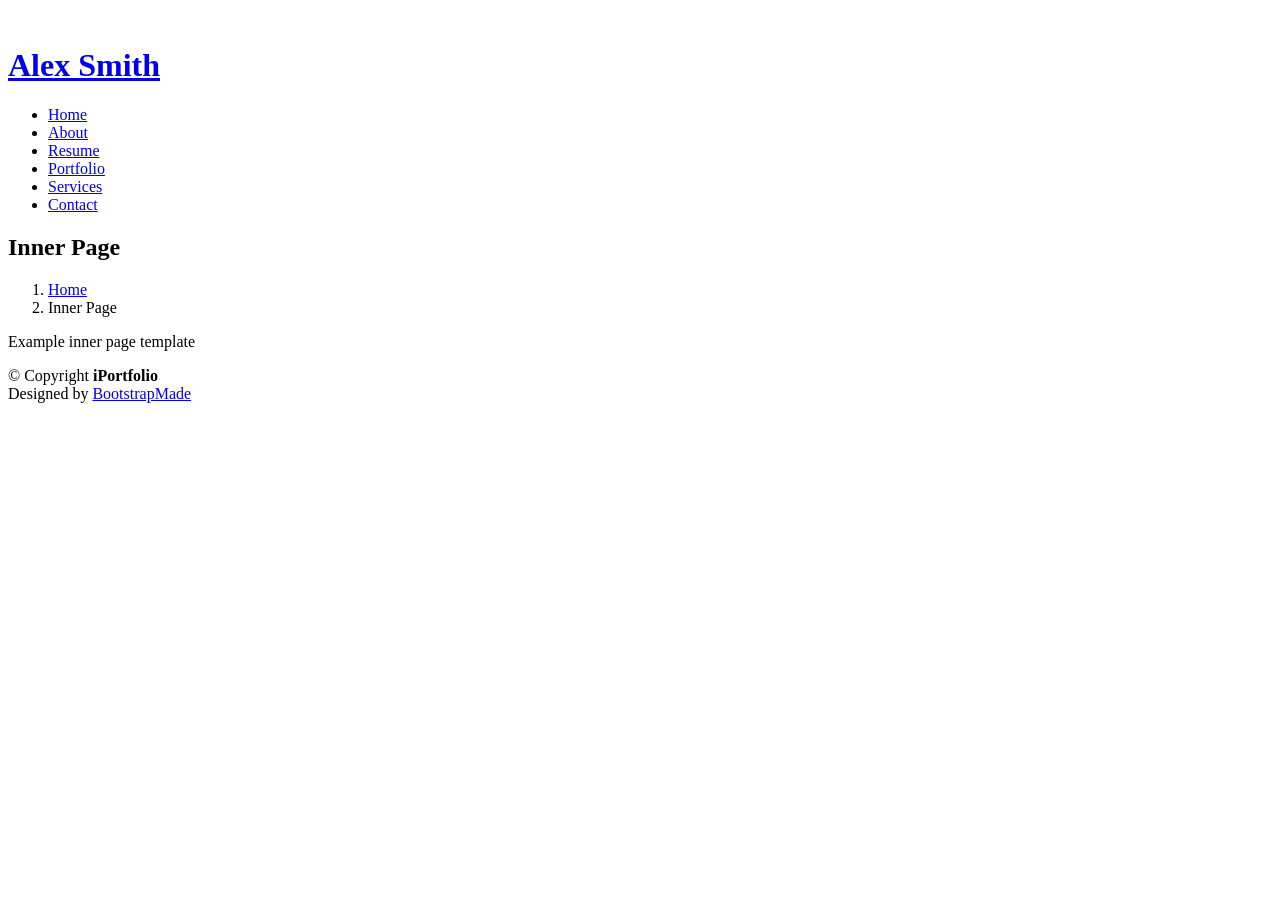
==== inner-page.html @ 1295d46e "Add files via upload" ====
<!DOCTYPE html>
<html lang="en">

<head>
  <meta charset="utf-8">
  <meta content="width=device-width, initial-scale=1.0" name="viewport">

  <title>Inner Page - iPortfolio Bootstrap Template</title>
  <meta content="" name="description">
  <meta content="" name="keywords">

  <!-- Favicons -->
  <link href="assets/img/favicon.png" rel="icon">
  <link href="assets/img/apple-touch-icon.png" rel="apple-touch-icon">

  <!-- Google Fonts -->
  <link href="https://fonts.googleapis.com/css?family=Open+Sans:300,300i,400,400i,600,600i,700,700i|Raleway:300,300i,400,400i,500,500i,600,600i,700,700i|Poppins:300,300i,400,400i,500,500i,600,600i,700,700i" rel="stylesheet">

  <!-- Vendor CSS Files -->
  <link href="assets/vendor/aos/aos.css" rel="stylesheet">
  <link href="assets/vendor/bootstrap/css/bootstrap.min.css" rel="stylesheet">
  <link href="assets/vendor/bootstrap-icons/bootstrap-icons.css" rel="stylesheet">
  <link href="assets/vendor/boxicons/css/boxicons.min.css" rel="stylesheet">
  <link href="assets/vendor/glightbox/css/glightbox.min.css" rel="stylesheet">
  <link href="assets/vendor/swiper/swiper-bundle.min.css" rel="stylesheet">

  <!-- Template Main CSS File -->
  <link href="assets/css/style.css" rel="stylesheet">

  <!-- =======================================================
  * Template Name: iPortfolio
  * Updated: Mar 10 2023 with Bootstrap v5.2.3
  * Template URL: https://bootstrapmade.com/iportfolio-bootstrap-portfolio-websites-template/
  * Author: BootstrapMade.com
  * License: https://bootstrapmade.com/license/
  ======================================================== -->
</head>

<body>

  <!-- ======= Mobile nav toggle button ======= -->
  <i class="bi bi-list mobile-nav-toggle d-xl-none"></i>

  <!-- ======= Header ======= -->
  <header id="header">
    <div class="d-flex flex-column">

      <div class="profile">
        <img src="assets/img/profile-img.jpg" alt="" class="img-fluid rounded-circle">
        <h1 class="text-light"><a href="index.html">Alex Smith</a></h1>
        <div class="social-links mt-3 text-center">
          <a href="#" class="twitter"><i class="bx bxl-twitter"></i></a>
          <a href="#" class="facebook"><i class="bx bxl-facebook"></i></a>
          <a href="#" class="instagram"><i class="bx bxl-instagram"></i></a>
          <a href="#" class="google-plus"><i class="bx bxl-skype"></i></a>
          <a href="#" class="linkedin"><i class="bx bxl-linkedin"></i></a>
        </div>
      </div>

      <nav id="navbar" class="nav-menu navbar">
        <ul>
          <li><a href="#hero" class="nav-link scrollto active"><i class="bx bx-home"></i> <span>Home</span></a></li>
          <li><a href="#about" class="nav-link scrollto"><i class="bx bx-user"></i> <span>About</span></a></li>
          <li><a href="#resume" class="nav-link scrollto"><i class="bx bx-file-blank"></i> <span>Resume</span></a></li>
          <li><a href="#portfolio" class="nav-link scrollto"><i class="bx bx-book-content"></i> <span>Portfolio</span></a></li>
          <li><a href="#services" class="nav-link scrollto"><i class="bx bx-server"></i> <span>Services</span></a></li>
          <li><a href="#contact" class="nav-link scrollto"><i class="bx bx-envelope"></i> <span>Contact</span></a></li>
        </ul>
      </nav><!-- .nav-menu -->
    </div>
  </header><!-- End Header -->

  <main id="main">

    <!-- ======= Breadcrumbs ======= -->
    <section class="breadcrumbs">
      <div class="container">

        <div class="d-flex justify-content-between align-items-center">
          <h2>Inner Page</h2>
          <ol>
            <li><a href="index.html">Home</a></li>
            <li>Inner Page</li>
          </ol>
        </div>

      </div>
    </section><!-- End Breadcrumbs -->

    <section class="inner-page">
      <div class="container">
        <p>
          Example inner page template
        </p>
      </div>
    </section>

  </main><!-- End #main -->

  <!-- ======= Footer ======= -->
  <footer id="footer">
    <div class="container">
      <div class="copyright">
        &copy; Copyright <strong><span>iPortfolio</span></strong>
      </div>
      <div class="credits">
        <!-- All the links in the footer should remain intact. -->
        <!-- You can delete the links only if you purchased the pro version. -->
        <!-- Licensing information: https://bootstrapmade.com/license/ -->
        <!-- Purchase the pro version with working PHP/AJAX contact form: https://bootstrapmade.com/iportfolio-bootstrap-portfolio-websites-template/ -->
        Designed by <a href="https://bootstrapmade.com/">BootstrapMade</a>
      </div>
    </div>
  </footer><!-- End  Footer -->

  <a href="#" class="back-to-top d-flex align-items-center justify-content-center"><i class="bi bi-arrow-up-short"></i></a>

  <!-- Vendor JS Files -->
  <script src="assets/vendor/purecounter/purecounter_vanilla.js"></script>
  <script src="assets/vendor/aos/aos.js"></script>
  <script src="assets/vendor/bootstrap/js/bootstrap.bundle.min.js"></script>
  <script src="assets/vendor/glightbox/js/glightbox.min.js"></script>
  <script src="assets/vendor/isotope-layout/isotope.pkgd.min.js"></script>
  <script src="assets/vendor/swiper/swiper-bundle.min.js"></script>
  <script src="assets/vendor/typed.js/typed.min.js"></script>
  <script src="assets/vendor/waypoints/noframework.waypoints.js"></script>
  <script src="assets/vendor/php-email-form/validate.js"></script>

  <!-- Template Main JS File -->
  <script src="assets/js/main.js"></script>

</body>

</html>
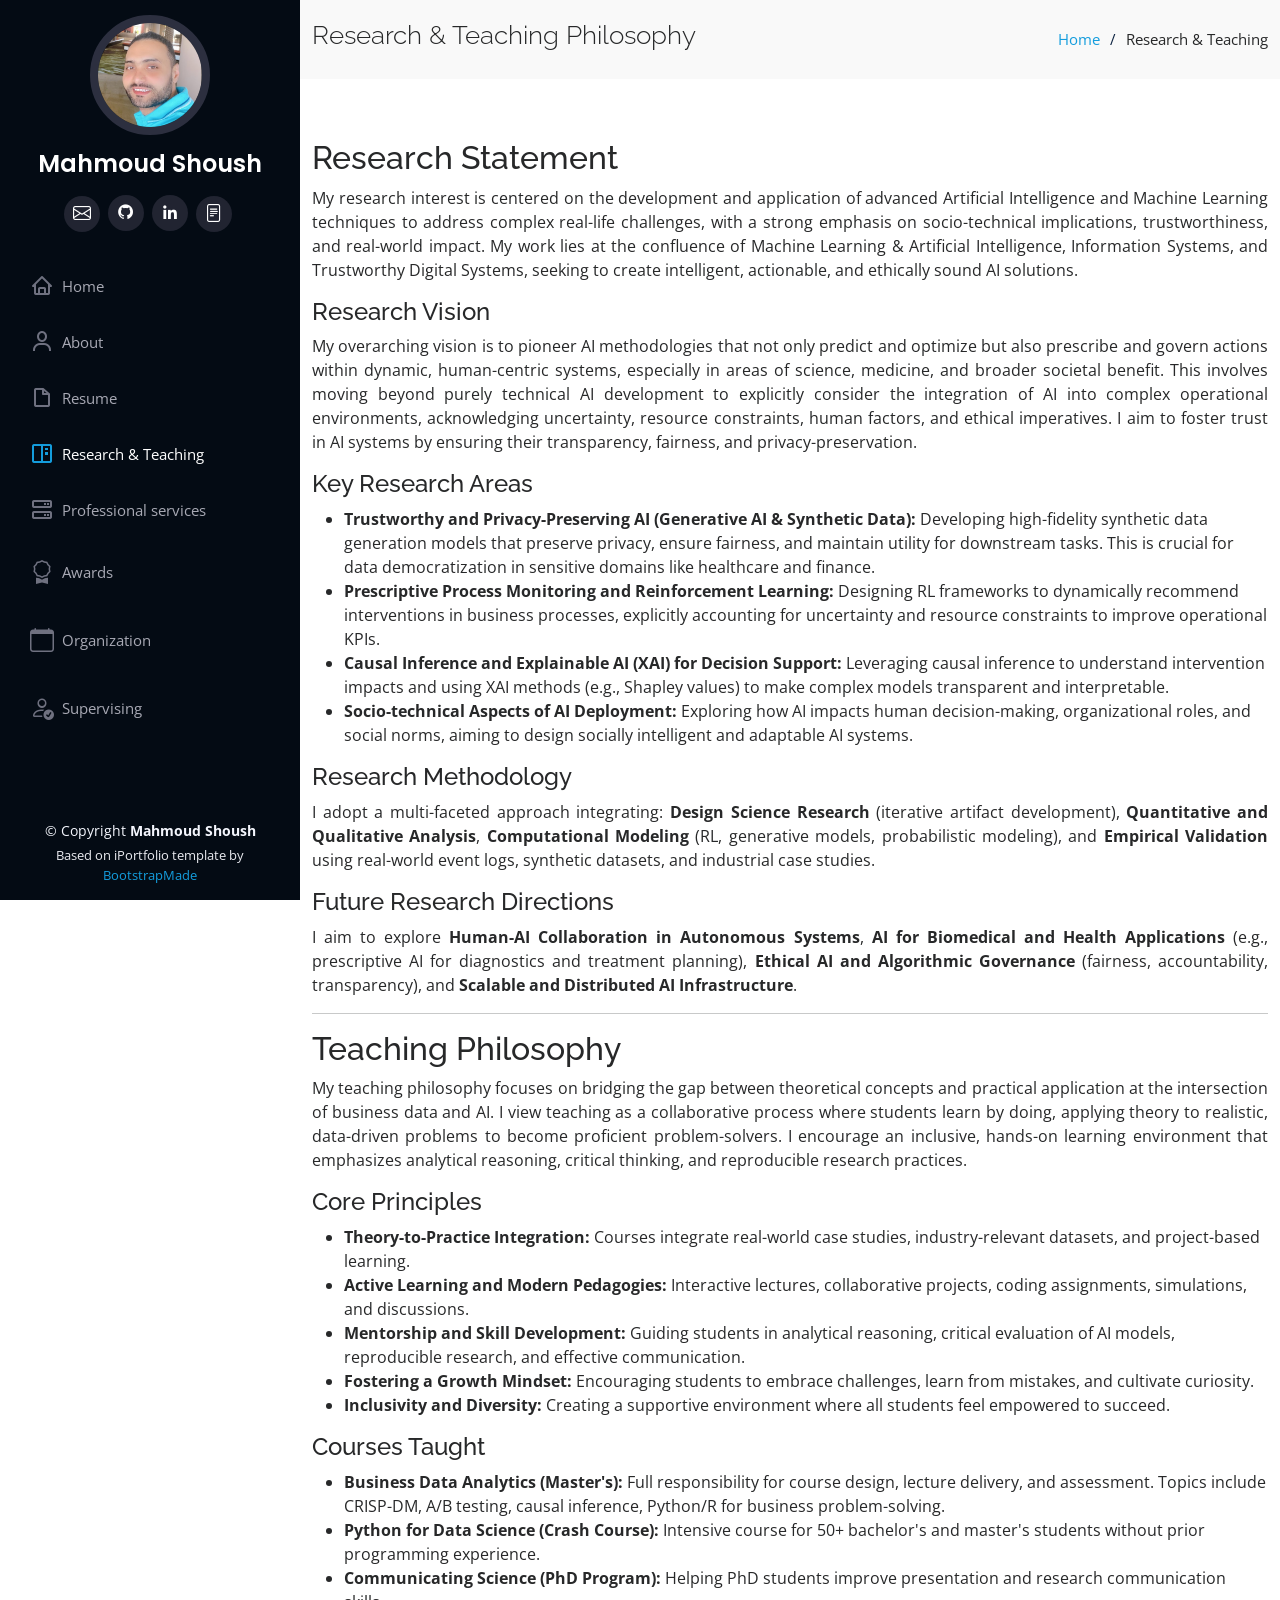
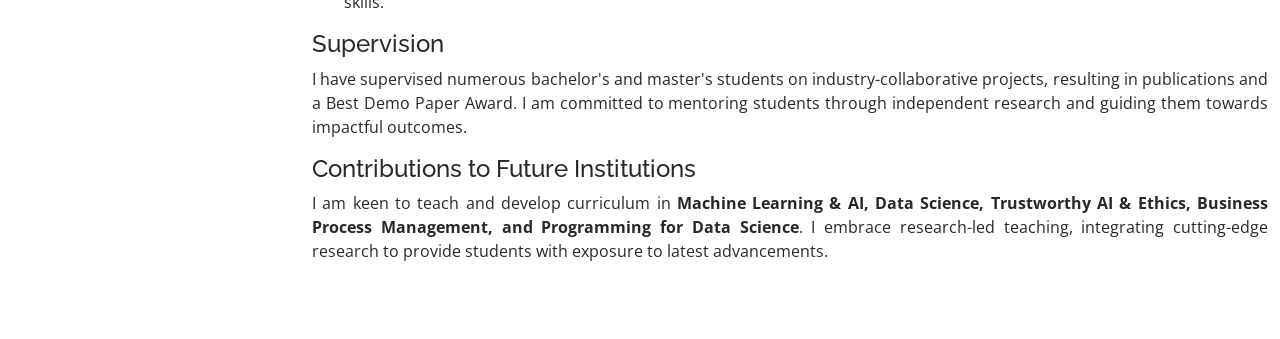
==== commit 0cad131d: "update inner-page html file Updated the inner page to reflect Mahmoud Shoush's research and teaching" ====
--- a/inner-page.html
+++ b/inner-page.html
@@ -5,9 +5,9 @@
   <meta charset="utf-8">
   <meta content="width=device-width, initial-scale=1.0" name="viewport">
 
-  <title>Inner Page - iPortfolio Bootstrap Template</title>
-  <meta content="" name="description">
-  <meta content="" name="keywords">
+  <title>Research & Teaching - Mahmoud Shoush</title>
+  <meta content="Mahmoud Shoush's research on trustworthy AI, prescriptive process monitoring, reinforcement learning, and teaching philosophy in data science and AI." name="description">
+  <meta content="Mahmoud Shoush, research, teaching, AI, prescriptive process mining, synthetic data, trustworthy AI" name="keywords">
 
   <!-- Favicons -->
   <link href="assets/img/favicon.png" rel="icon">
@@ -27,91 +27,136 @@
   <!-- Template Main CSS File -->
   <link href="assets/css/style.css" rel="stylesheet">
 
-  <!-- =======================================================
-  * Template Name: iPortfolio
-  * Updated: Mar 10 2023 with Bootstrap v5.2.3
-  * Template URL: https://bootstrapmade.com/iportfolio-bootstrap-portfolio-websites-template/
-  * Author: BootstrapMade.com
-  * License: https://bootstrapmade.com/license/
-  ======================================================== -->
 </head>
 
 <body>
 
-  <!-- ======= Mobile nav toggle button ======= -->
+  <!-- Mobile nav toggle button -->
   <i class="bi bi-list mobile-nav-toggle d-xl-none"></i>
 
-  <!-- ======= Header ======= -->
+  <!-- Header -->
   <header id="header">
     <div class="d-flex flex-column">
 
       <div class="profile">
-        <img src="assets/img/profile-img.jpg" alt="" class="img-fluid rounded-circle">
-        <h1 class="text-light"><a href="index.html">Alex Smith</a></h1>
+        <img src="assets/img/picture_profile.JPG" alt="Mahmoud Shoush" class="img-fluid rounded-circle">
+        <h1 class="text-light"><a href="index.html">Mahmoud Shoush</a></h1>
         <div class="social-links mt-3 text-center">
-          <a href="#" class="twitter"><i class="bx bxl-twitter"></i></a>
-          <a href="#" class="facebook"><i class="bx bxl-facebook"></i></a>
-          <a href="#" class="instagram"><i class="bx bxl-instagram"></i></a>
-          <a href="#" class="google-plus"><i class="bx bxl-skype"></i></a>
-          <a href="#" class="linkedin"><i class="bx bxl-linkedin"></i></a>
+          <a href="mailto:mahmoud.kamel104@gmail.com" class="email"><i class="bi bi-envelope"></i></a>
+          <a href="https://github.com/mshoush" class="github"><i class="bx bxl-github"></i></a>
+          <a href="https://www.linkedin.com/in/mshoush" class="linkedin"><i class="bx bxl-linkedin"></i></a>
+          <a href="https://etis.ee/CV/Mahmoud_Shoush" class="etis"><i class="bi bi-file-text"></i></a>
         </div>
       </div>
 
       <nav id="navbar" class="nav-menu navbar">
         <ul>
-          <li><a href="#hero" class="nav-link scrollto active"><i class="bx bx-home"></i> <span>Home</span></a></li>
-          <li><a href="#about" class="nav-link scrollto"><i class="bx bx-user"></i> <span>About</span></a></li>
-          <li><a href="#resume" class="nav-link scrollto"><i class="bx bx-file-blank"></i> <span>Resume</span></a></li>
-          <li><a href="#portfolio" class="nav-link scrollto"><i class="bx bx-book-content"></i> <span>Portfolio</span></a></li>
-          <li><a href="#services" class="nav-link scrollto"><i class="bx bx-server"></i> <span>Services</span></a></li>
-          <li><a href="#contact" class="nav-link scrollto"><i class="bx bx-envelope"></i> <span>Contact</span></a></li>
+          <li><a href="index.html#hero" class="nav-link scrollto"><i class="bx bx-home"></i> <span>Home</span></a></li>
+          <li><a href="index.html#about" class="nav-link scrollto"><i class="bx bx-user"></i> <span>About</span></a></li>
+          <li><a href="index.html#resume" class="nav-link scrollto"><i class="bx bx-file-blank"></i> <span>Resume</span></a></li>
+          <li><a href="inner-page.html" class="nav-link active"><i class="bx bx-book-content"></i> <span>Research & Teaching</span></a></li>
+          <li><a href="index.html#services" class="nav-link scrollto"><i class="bx bx-server"></i> <span>Professional services</span></a></li>
+          <li><a href="index.html#awards" class="nav-link scrollto"><i class="bi bi-award"></i> <span>Awards</span></a></li>
+          <li><a href="index.html#organizing" class="nav-link scrollto"><i class="bi bi-calendar"></i> <span>Organization</span></a></li>
+          <li><a href="index.html#supervise" class="nav-link scrollto"><i class="bi bi-person-check"></i> <span>Supervising</span></a></li>
         </ul>
-      </nav><!-- .nav-menu -->
+      </nav>
     </div>
   </header><!-- End Header -->
 
   <main id="main">
 
-    <!-- ======= Breadcrumbs ======= -->
+    <!-- Breadcrumbs -->
     <section class="breadcrumbs">
       <div class="container">
-
         <div class="d-flex justify-content-between align-items-center">
-          <h2>Inner Page</h2>
+          <h2>Research & Teaching Philosophy</h2>
           <ol>
             <li><a href="index.html">Home</a></li>
-            <li>Inner Page</li>
+            <li>Research & Teaching</li>
           </ol>
         </div>
-
       </div>
     </section><!-- End Breadcrumbs -->
 
+    <!-- Research & Teaching Content -->
     <section class="inner-page">
       <div class="container">
-        <p>
-          Example inner page template
-        </p>
+        
+        <!-- Research Statement -->
+        <div data-aos="fade-up">
+          <h2>Research Statement</h2>
+          <p style="text-align: justify;">
+            My research interest is centered on the development and application of advanced Artificial Intelligence and Machine Learning techniques to address complex real-life challenges, with a strong emphasis on socio-technical implications, trustworthiness, and real-world impact. My work lies at the confluence of Machine Learning & Artificial Intelligence, Information Systems, and Trustworthy Digital Systems, seeking to create intelligent, actionable, and ethically sound AI solutions.
+          </p>
+          <h4>Research Vision</h4>
+          <p style="text-align: justify;">
+            My overarching vision is to pioneer AI methodologies that not only predict and optimize but also prescribe and govern actions within dynamic, human-centric systems, especially in areas of science, medicine, and broader societal benefit. This involves moving beyond purely technical AI development to explicitly consider the integration of AI into complex operational environments, acknowledging uncertainty, resource constraints, human factors, and ethical imperatives. I aim to foster trust in AI systems by ensuring their transparency, fairness, and privacy-preservation.
+          </p>
+          <h4>Key Research Areas</h4>
+          <ul>
+            <li><strong>Trustworthy and Privacy-Preserving AI (Generative AI & Synthetic Data):</strong> Developing high-fidelity synthetic data generation models that preserve privacy, ensure fairness, and maintain utility for downstream tasks. This is crucial for data democratization in sensitive domains like healthcare and finance.</li>
+            <li><strong>Prescriptive Process Monitoring and Reinforcement Learning:</strong> Designing RL frameworks to dynamically recommend interventions in business processes, explicitly accounting for uncertainty and resource constraints to improve operational KPIs.</li>
+            <li><strong>Causal Inference and Explainable AI (XAI) for Decision Support:</strong> Leveraging causal inference to understand intervention impacts and using XAI methods (e.g., Shapley values) to make complex models transparent and interpretable.</li>
+            <li><strong>Socio-technical Aspects of AI Deployment:</strong> Exploring how AI impacts human decision-making, organizational roles, and social norms, aiming to design socially intelligent and adaptable AI systems.</li>
+          </ul>
+          <h4>Research Methodology</h4>
+          <p style="text-align: justify;">
+            I adopt a multi-faceted approach integrating: <strong>Design Science Research</strong> (iterative artifact development), <strong>Quantitative and Qualitative Analysis</strong>, <strong>Computational Modeling</strong> (RL, generative models, probabilistic modeling), and <strong>Empirical Validation</strong> using real-world event logs, synthetic datasets, and industrial case studies.
+          </p>
+          <h4>Future Research Directions</h4>
+          <p style="text-align: justify;">
+            I aim to explore <strong>Human-AI Collaboration in Autonomous Systems</strong>, <strong>AI for Biomedical and Health Applications</strong> (e.g., prescriptive AI for diagnostics and treatment planning), <strong>Ethical AI and Algorithmic Governance</strong> (fairness, accountability, transparency), and <strong>Scalable and Distributed AI Infrastructure</strong>.
+          </p>
+          <hr>
+        </div>
+
+        <!-- Teaching Philosophy -->
+        <div data-aos="fade-up">
+          <h2>Teaching Philosophy</h2>
+          <p style="text-align: justify;">
+            My teaching philosophy focuses on bridging the gap between theoretical concepts and practical application at the intersection of business data and AI. I view teaching as a collaborative process where students learn by doing, applying theory to realistic, data-driven problems to become proficient problem-solvers. I encourage an inclusive, hands-on learning environment that emphasizes analytical reasoning, critical thinking, and reproducible research practices.
+          </p>
+          <h4>Core Principles</h4>
+          <ul>
+            <li><strong>Theory-to-Practice Integration:</strong> Courses integrate real-world case studies, industry-relevant datasets, and project-based learning.</li>
+            <li><strong>Active Learning and Modern Pedagogies:</strong> Interactive lectures, collaborative projects, coding assignments, simulations, and discussions.</li>
+            <li><strong>Mentorship and Skill Development:</strong> Guiding students in analytical reasoning, critical evaluation of AI models, reproducible research, and effective communication.</li>
+            <li><strong>Fostering a Growth Mindset:</strong> Encouraging students to embrace challenges, learn from mistakes, and cultivate curiosity.</li>
+            <li><strong>Inclusivity and Diversity:</strong> Creating a supportive environment where all students feel empowered to succeed.</li>
+          </ul>
+          <h4>Courses Taught</h4>
+          <ul>
+            <li><strong>Business Data Analytics (Master's):</strong> Full responsibility for course design, lecture delivery, and assessment. Topics include CRISP-DM, A/B testing, causal inference, Python/R for business problem-solving.</li>
+            <li><strong>Python for Data Science (Crash Course):</strong> Intensive course for 50+ bachelor's and master's students without prior programming experience.</li>
+            <li><strong>Communicating Science (PhD Program):</strong> Helping PhD students improve presentation and research communication skills.</li>
+          </ul>
+          <h4>Supervision</h4>
+          <p style="text-align: justify;">
+            I have supervised numerous bachelor's and master's students on industry-collaborative projects, resulting in publications and a Best Demo Paper Award. I am committed to mentoring students through independent research and guiding them towards impactful outcomes.
+          </p>
+          <h4>Contributions to Future Institutions</h4>
+          <p style="text-align: justify;">
+            I am keen to teach and develop curriculum in <strong>Machine Learning & AI, Data Science, Trustworthy AI & Ethics, Business Process Management, and Programming for Data Science</strong>. I embrace research-led teaching, integrating cutting-edge research to provide students with exposure to latest advancements.
+          </p>
+        </div>
+
       </div>
     </section>
 
   </main><!-- End #main -->
 
-  <!-- ======= Footer ======= -->
+  <!-- Footer -->
   <footer id="footer">
     <div class="container">
       <div class="copyright">
-        &copy; Copyright <strong><span>iPortfolio</span></strong>
+        &copy; Copyright <strong><span>Mahmoud Shoush</span></strong>
       </div>
       <div class="credits">
-        <!-- All the links in the footer should remain intact. -->
-        <!-- You can delete the links only if you purchased the pro version. -->
-        <!-- Licensing information: https://bootstrapmade.com/license/ -->
-        <!-- Purchase the pro version with working PHP/AJAX contact form: https://bootstrapmade.com/iportfolio-bootstrap-portfolio-websites-template/ -->
-        Designed by <a href="https://bootstrapmade.com/">BootstrapMade</a>
+        Based on iPortfolio template by <a href="https://bootstrapmade.com/">BootstrapMade</a>
       </div>
     </div>
-  </footer><!-- End  Footer -->
+  </footer>
 
   <a href="#" class="back-to-top d-flex align-items-center justify-content-center"><i class="bi bi-arrow-up-short"></i></a>
 
@@ -131,4 +176,4 @@
 
 </body>
 
-</html>+</html>
--- a/assets/css/style.css
+++ b/assets/css/style.css
@@ -0,0 +1,1095 @@
+/**
+* Template Name: iPortfolio
+* Updated: Mar 10 2023 with Bootstrap v5.2.3
+* Template URL: https://bootstrapmade.com/iportfolio-bootstrap-portfolio-websites-template/
+* Author: BootstrapMade.com
+* License: https://bootstrapmade.com/license/
+*/
+
+/*--------------------------------------------------------------
+# General
+--------------------------------------------------------------*/
+body {
+  font-family: "Open Sans", sans-serif;
+  color: #272829;
+}
+
+a {
+  color: #149ddd;
+  text-decoration: none;
+}
+
+a:hover {
+  color: #37b3ed;
+  text-decoration: none;
+}
+
+h1,
+h2,
+h3,
+h4,
+h5,
+h6 {
+  font-family: "Raleway", sans-serif;
+}
+
+/*--------------------------------------------------------------
+# Back to top button
+--------------------------------------------------------------*/
+.back-to-top {
+  position: fixed;
+  visibility: hidden;
+  opacity: 0;
+  right: 15px;
+  bottom: 15px;
+  z-index: 996;
+  background: #149ddd;
+  width: 40px;
+  height: 40px;
+  border-radius: 50px;
+  transition: all 0.4s;
+}
+
+.back-to-top i {
+  font-size: 28px;
+  color: #fff;
+  line-height: 0;
+}
+
+.back-to-top:hover {
+  background: #2eafec;
+  color: #fff;
+}
+
+.back-to-top.active {
+  visibility: visible;
+  opacity: 1;
+}
+
+/*--------------------------------------------------------------
+# Header
+--------------------------------------------------------------*/
+#header {
+  position: fixed;
+  top: 0;
+  left: 0;
+  bottom: 0;
+  width: 300px;
+  transition: all ease-in-out 0.5s;
+  z-index: 9997;
+  transition: all 0.5s;
+  padding: 0 15px;
+  background: #040b14;
+  overflow-y: auto;
+}
+
+#header .profile img {
+  margin: 15px auto;
+  display: block;
+  width: 120px;
+  border: 8px solid #2c2f3f;
+}
+
+#header .profile h1 {
+  font-size: 24px;
+  margin: 0;
+  padding: 0;
+  font-weight: 600;
+  -moz-text-align-last: center;
+  text-align-last: center;
+  font-family: "Poppins", sans-serif;
+}
+
+#header .profile h1 a,
+#header .profile h1 a:hover {
+  color: #fff;
+  text-decoration: none;
+}
+
+#header .profile .social-links a {
+  font-size: 18px;
+  display: inline-block;
+  background: #212431;
+  color: #fff;
+  line-height: 1;
+  padding: 8px 0;
+  margin-right: 4px;
+  border-radius: 50%;
+  text-align: center;
+  width: 36px;
+  height: 36px;
+  transition: 0.3s;
+}
+
+#header .profile .social-links a:hover {
+  background: #149ddd;
+  color: #fff;
+  text-decoration: none;
+}
+
+#main {
+  margin-left: 300px;
+}
+
+@media (max-width: 1199px) {
+  #header {
+    left: -300px;
+  }
+
+  #main {
+    margin-left: 0;
+  }
+}
+
+/*--------------------------------------------------------------
+# Navigation Menu
+--------------------------------------------------------------*/
+/* Desktop Navigation */
+.nav-menu {
+  padding: 30px 0 0 0;
+}
+
+.nav-menu * {
+  margin: 0;
+  padding: 0;
+  list-style: none;
+}
+
+.nav-menu>ul>li {
+  position: relative;
+  white-space: nowrap;
+}
+
+.nav-menu a,
+.nav-menu a:focus {
+  display: flex;
+  align-items: center;
+  color: #a8a9b4;
+  padding: 12px 15px;
+  margin-bottom: 8px;
+  transition: 0.3s;
+  font-size: 15px;
+}
+
+.nav-menu a i,
+.nav-menu a:focus i {
+  font-size: 24px;
+  padding-right: 8px;
+  color: #6f7180;
+}
+
+.nav-menu a:hover,
+.nav-menu .active,
+.nav-menu .active:focus,
+.nav-menu li:hover>a {
+  text-decoration: none;
+  color: #fff;
+}
+
+.nav-menu a:hover i,
+.nav-menu .active i,
+.nav-menu .active:focus i,
+.nav-menu li:hover>a i {
+  color: #149ddd;
+}
+
+/* Mobile Navigation */
+.mobile-nav-toggle {
+  position: fixed;
+  right: 15px;
+  top: 15px;
+  z-index: 9998;
+  border: 0;
+  font-size: 24px;
+  transition: all 0.4s;
+  outline: none !important;
+  background-color: #149ddd;
+  color: #fff;
+  width: 40px;
+  height: 40px;
+  display: inline-flex;
+  align-items: center;
+  justify-content: center;
+  line-height: 0;
+  border-radius: 50px;
+  cursor: pointer;
+}
+
+.mobile-nav-active {
+  overflow: hidden;
+}
+
+.mobile-nav-active #header {
+  left: 0;
+}
+
+/*--------------------------------------------------------------
+# Hero Section
+--------------------------------------------------------------*/
+#hero {
+  width: 100%;
+  height: 100vh;
+  background-color: #070059;
+  /*background: url("../img/bg-profile.jpg") top center;*/
+  background-size: cover;
+}
+
+#hero:before {
+  content: "";
+  background: rgba(5, 13, 24, 0.3);
+  position: absolute;
+  bottom: 0;
+  top: 0;
+  left: 0;
+  right: 0;
+  z-index: 1;
+}
+
+#hero .hero-container {
+  position: relative;
+  z-index: 2;
+  min-width: 300px;
+}
+
+#hero h1 {
+  margin: 0 0 10px 0;
+  font-size: 64px;
+  font-weight: 700;
+  line-height: 56px;
+  color: #fff;
+}
+
+#hero p {
+  color: #fff;
+  margin-bottom: 50px;
+  font-size: 26px;
+  font-family: "Poppins", sans-serif;
+}
+
+#hero p span {
+  color: #fff;
+  padding-bottom: 4px;
+  letter-spacing: 1px;
+  border-bottom: 3px solid #149ddd;
+}
+
+@media (min-width: 1024px) {
+  #hero {
+    background-attachment: fixed;
+  }
+}
+
+@media (max-width: 768px) {
+  #hero h1 {
+    font-size: 28px;
+    line-height: 36px;
+  }
+
+  #hero h2 {
+    font-size: 18px;
+    line-height: 24px;
+    margin-bottom: 30px;
+  }
+}
+
+/*--------------------------------------------------------------
+# Sections General
+--------------------------------------------------------------*/
+section {
+  padding: 60px 0;
+  overflow: hidden;
+}
+
+.section-bg {
+  background: #f5f8fd;
+}
+
+.section-title {
+  padding-bottom: 30px;
+}
+
+.section-title h2 {
+  font-size: 32px;
+  font-weight: bold;
+  margin-bottom: 20px;
+  padding-bottom: 20px;
+  position: relative;
+  color: #173b6c;
+}
+
+.section-title h2::after {
+  content: "";
+  position: absolute;
+  display: block;
+  width: 50px;
+  height: 3px;
+  background: #149ddd;
+  bottom: 0;
+  left: 0;
+}
+
+.section-title p {
+  margin-bottom: 0;
+}
+
+/*--------------------------------------------------------------
+# About
+--------------------------------------------------------------*/
+.about .content h3 {
+  font-weight: 700;
+  font-size: 26px;
+  color: #173b6c;
+}
+
+.about .content ul {
+  list-style: none;
+  padding: 0;
+}
+
+.about .content ul li {
+  margin-bottom: 20px;
+  display: flex;
+  align-items: center;
+}
+
+.about .content ul strong {
+  margin-right: 10px;
+}
+
+.about .content ul i {
+  font-size: 16px;
+  margin-right: 5px;
+  color: #149ddd;
+  line-height: 0;
+}
+
+.about .content p:last-child {
+  margin-bottom: 0;
+}
+
+/*--------------------------------------------------------------
+# Facts
+--------------------------------------------------------------*/
+.facts {
+  padding-bottom: 30px;
+}
+
+.facts .count-box {
+  padding: 30px;
+  width: 100%;
+}
+
+.facts .count-box i {
+  display: block;
+  font-size: 44px;
+  color: #149ddd;
+  float: left;
+  line-height: 0;
+}
+
+.facts .count-box span {
+  font-size: 48px;
+  line-height: 40px;
+  display: block;
+  font-weight: 700;
+  color: #050d18;
+  margin-left: 60px;
+}
+
+.facts .count-box p {
+  padding: 15px 0 0 0;
+  margin: 0 0 0 60px;
+  font-family: "Raleway", sans-serif;
+  font-size: 14px;
+  color: #122f57;
+}
+
+.facts .count-box a {
+  font-weight: 600;
+  display: block;
+  margin-top: 20px;
+  color: #122f57;
+  font-size: 15px;
+  font-family: "Poppins", sans-serif;
+  transition: ease-in-out 0.3s;
+}
+
+.facts .count-box a:hover {
+  color: #1f5297;
+}
+
+/*--------------------------------------------------------------
+# Akills
+--------------------------------------------------------------*/
+.skills .progress {
+  height: 60px;
+  display: block;
+  background: none;
+  border-radius: 0;
+}
+
+.skills .progress .skill {
+  padding: 0;
+  margin: 0 0 6px 0;
+  text-transform: uppercase;
+  display: block;
+  font-weight: 600;
+  font-family: "Poppins", sans-serif;
+  color: #050d18;
+}
+
+.skills .progress .skill .val {
+  float: right;
+  font-style: normal;
+}
+
+.skills .progress-bar-wrap {
+  background: #dce8f8;
+  height: 10px;
+}
+
+.skills .progress-bar {
+  width: 1px;
+  height: 10px;
+  transition: 0.9s;
+  background-color: #149ddd;
+}
+
+/*--------------------------------------------------------------
+# Resume
+--------------------------------------------------------------*/
+.resume .resume-title {
+  font-size: 26px;
+  font-weight: 700;
+  margin-top: 20px;
+  margin-bottom: 20px;
+  color: #050d18;
+}
+
+.resume .resume-item {
+  padding: 0 0 20px 20px;
+  margin-top: -2px;
+  border-left: 2px solid #1f5297;
+  position: relative;
+}
+
+.resume .resume-item h4 {
+  line-height: 18px;
+  font-size: 18px;
+  font-weight: 600;
+  text-transform: uppercase;
+  font-family: "Poppins", sans-serif;
+  color: #050d18;
+  margin-bottom: 10px;
+}
+
+.resume .resume-item h5 {
+  font-size: 16px;
+  background: #e4edf9;
+  padding: 5px 15px;
+  display: inline-block;
+  font-weight: 600;
+  margin-bottom: 10px;
+}
+
+.resume .resume-item ul {
+  padding-left: 20px;
+}
+
+.resume .resume-item ul li {
+  padding-bottom: 10px;
+}
+
+.resume .resume-item:last-child {
+  padding-bottom: 0;
+}
+
+.resume .resume-item::before {
+  content: "";
+  position: absolute;
+  width: 16px;
+  height: 16px;
+  border-radius: 50px;
+  left: -9px;
+  top: 0;
+  background: #fff;
+  border: 2px solid #1f5297;
+}
+
+/*--------------------------------------------------------------
+# Portfolio
+--------------------------------------------------------------*/
+.portfolio .portfolio-item {
+  margin-bottom: 30px;
+}
+
+.portfolio #portfolio-flters {
+  padding: 0;
+  margin: 0 auto 35px auto;
+  list-style: none;
+  text-align: center;
+  background: #fff;
+  border-radius: 50px;
+  padding: 2px 15px;
+}
+
+.portfolio #portfolio-flters li {
+  cursor: pointer;
+  display: inline-block;
+  padding: 10px 15px 8px 15px;
+  font-size: 14px;
+  font-weight: 600;
+  line-height: 1;
+  text-transform: uppercase;
+  color: #272829;
+  margin-bottom: 5px;
+  transition: all 0.3s ease-in-out;
+}
+
+.portfolio #portfolio-flters li:hover,
+.portfolio #portfolio-flters li.filter-active {
+  color: #149ddd;
+}
+
+.portfolio #portfolio-flters li:last-child {
+  margin-right: 0;
+}
+
+.portfolio .portfolio-wrap {
+  transition: 0.3s;
+  position: relative;
+  overflow: hidden;
+  z-index: 1;
+}
+
+.portfolio .portfolio-wrap::before {
+  content: "";
+  background: rgba(255, 255, 255, 0.5);
+  position: absolute;
+  left: 0;
+  right: 0;
+  top: 0;
+  bottom: 0;
+  transition: all ease-in-out 0.3s;
+  z-index: 2;
+  opacity: 0;
+}
+
+.portfolio .portfolio-wrap .portfolio-links {
+  opacity: 1;
+  left: 0;
+  right: 0;
+  bottom: -60px;
+  z-index: 3;
+  position: absolute;
+  transition: all ease-in-out 0.3s;
+  display: flex;
+  justify-content: center;
+}
+
+.portfolio .portfolio-wrap .portfolio-links a {
+  color: #fff;
+  font-size: 28px;
+  text-align: center;
+  background: rgba(20, 157, 221, 0.75);
+  transition: 0.3s;
+  width: 50%;
+}
+
+.portfolio .portfolio-wrap .portfolio-links a:hover {
+  background: rgba(20, 157, 221, 0.95);
+}
+
+.portfolio .portfolio-wrap .portfolio-links a+a {
+  border-left: 1px solid #37b3ed;
+}
+
+.portfolio .portfolio-wrap:hover::before {
+  top: 0;
+  left: 0;
+  right: 0;
+  bottom: 0;
+  opacity: 1;
+}
+
+.portfolio .portfolio-wrap:hover .portfolio-links {
+  opacity: 1;
+  bottom: 0;
+}
+
+/*--------------------------------------------------------------
+# Portfolio Details
+--------------------------------------------------------------*/
+.portfolio-details {
+  padding-top: 40px;
+}
+
+.portfolio-details .portfolio-details-slider img {
+  width: 100%;
+}
+
+.portfolio-details .portfolio-details-slider .swiper-pagination {
+  margin-top: 20px;
+  position: relative;
+}
+
+.portfolio-details .portfolio-details-slider .swiper-pagination .swiper-pagination-bullet {
+  width: 12px;
+  height: 12px;
+  background-color: #fff;
+  opacity: 1;
+  border: 1px solid #149ddd;
+}
+
+.portfolio-details .portfolio-details-slider .swiper-pagination .swiper-pagination-bullet-active {
+  background-color: #149ddd;
+}
+
+.portfolio-details .portfolio-info {
+  padding: 30px;
+  box-shadow: 0px 0 30px rgba(5, 13, 24, 0.08);
+}
+
+.portfolio-details .portfolio-info h3 {
+  font-size: 22px;
+  font-weight: 700;
+  margin-bottom: 20px;
+  padding-bottom: 20px;
+  border-bottom: 1px solid #eee;
+}
+
+.portfolio-details .portfolio-info ul {
+  list-style: none;
+  padding: 0;
+  font-size: 15px;
+}
+
+.portfolio-details .portfolio-info ul li+li {
+  margin-top: 10px;
+}
+
+.portfolio-details .portfolio-description {
+  padding-top: 30px;
+}
+
+.portfolio-details .portfolio-description h2 {
+  font-size: 26px;
+  font-weight: 700;
+  margin-bottom: 20px;
+}
+
+.portfolio-details .portfolio-description p {
+  padding: 0;
+}
+
+/*--------------------------------------------------------------
+# Services
+--------------------------------------------------------------*/
+.services .icon-box {
+  margin-bottom: 20px;
+}
+
+.services .icon {
+  float: left;
+  display: flex;
+  align-items: center;
+  justify-content: center;
+  width: 54px;
+  height: 54px;
+  background: #149ddd;
+  border-radius: 50%;
+  transition: 0.5s;
+  border: 1px solid #149ddd;
+}
+
+.services .icon i {
+  color: #fff;
+  font-size: 24px;
+  line-height: 0;
+}
+
+.services .icon-box:hover .icon {
+  background: #fff;
+}
+
+.services .icon-box:hover .icon i {
+  color: #149ddd;
+}
+
+.services .title {
+  margin-left: 80px;
+  font-weight: 700;
+  margin-bottom: 15px;
+  font-size: 18px;
+}
+
+.services .title a {
+  color: #343a40;
+}
+
+.services .title a:hover {
+  color: #149ddd;
+}
+
+.services .description {
+  margin-left: 80px;
+  line-height: 24px;
+  font-size: 14px;
+}
+
+/*--------------------------------------------------------------
+# Testimonials
+--------------------------------------------------------------*/
+.testimonials .testimonials-carousel,
+.testimonials .testimonials-slider {
+  overflow: hidden;
+}
+
+.testimonials .testimonial-item {
+  box-sizing: content-box;
+  text-align: center;
+  min-height: 320px;
+}
+
+.testimonials .testimonial-item .testimonial-img {
+  width: 90px;
+  border-radius: 50%;
+  margin: 0 auto;
+}
+
+.testimonials .testimonial-item h3 {
+  font-size: 18px;
+  font-weight: bold;
+  margin: 10px 0 5px 0;
+  color: #111;
+}
+
+.testimonials .testimonial-item h4 {
+  font-size: 14px;
+  color: #999;
+  margin: 0;
+}
+
+.testimonials .testimonial-item .quote-icon-left,
+.testimonials .testimonial-item .quote-icon-right {
+  color: #c3e8fa;
+  font-size: 26px;
+}
+
+.testimonials .testimonial-item .quote-icon-left {
+  display: inline-block;
+  left: -5px;
+  position: relative;
+}
+
+.testimonials .testimonial-item .quote-icon-right {
+  display: inline-block;
+  right: -5px;
+  position: relative;
+  top: 10px;
+}
+
+.testimonials .testimonial-item p {
+  font-style: italic;
+  margin: 0 15px 15px 15px;
+  padding: 20px;
+  background: #fff;
+  position: relative;
+  margin-bottom: 35px;
+  border-radius: 6px;
+  box-shadow: 0px 2px 15px rgba(0, 0, 0, 0.1);
+}
+
+.testimonials .testimonial-item p::after {
+  content: "";
+  width: 0;
+  height: 0;
+  border-top: 20px solid #fff;
+  border-right: 20px solid transparent;
+  border-left: 20px solid transparent;
+  position: absolute;
+  bottom: -20px;
+  left: calc(50% - 20px);
+}
+
+.testimonials .swiper-pagination {
+  margin-top: 20px;
+  position: relative;
+}
+
+.testimonials .swiper-pagination .swiper-pagination-bullet {
+  width: 12px;
+  height: 12px;
+  background-color: #fff;
+  opacity: 1;
+  border: 1px solid #149ddd;
+}
+
+.testimonials .swiper-pagination .swiper-pagination-bullet-active {
+  background-color: #149ddd;
+}
+
+/*--------------------------------------------------------------
+# Contact
+--------------------------------------------------------------*/
+.contact {
+  padding-bottom: 130px;
+}
+
+.contact .info {
+  padding: 30px;
+  background: #fff;
+  width: 100%;
+  box-shadow: 0 0 24px 0 rgba(0, 0, 0, 0.12);
+}
+
+.contact .info i {
+  font-size: 20px;
+  color: #149ddd;
+  float: left;
+  width: 44px;
+  height: 44px;
+  background: #dff3fc;
+  display: flex;
+  justify-content: center;
+  align-items: center;
+  border-radius: 50px;
+  transition: all 0.3s ease-in-out;
+}
+
+.contact .info h4 {
+  padding: 0 0 0 60px;
+  font-size: 22px;
+  font-weight: 600;
+  margin-bottom: 5px;
+  color: #050d18;
+}
+
+.contact .info p {
+  padding: 0 0 10px 60px;
+  margin-bottom: 20px;
+  font-size: 14px;
+  color: #173b6c;
+}
+
+.contact .info .email p {
+  padding-top: 5px;
+}
+
+.contact .info .social-links {
+  padding-left: 60px;
+}
+
+.contact .info .social-links a {
+  font-size: 18px;
+  display: inline-block;
+  background: #333;
+  color: #fff;
+  line-height: 1;
+  padding: 8px 0;
+  border-radius: 50%;
+  text-align: center;
+  width: 36px;
+  height: 36px;
+  transition: 0.3s;
+  margin-right: 10px;
+}
+
+.contact .info .social-links a:hover {
+  background: #149ddd;
+  color: #fff;
+}
+
+.contact .info .email:hover i,
+.contact .info .address:hover i,
+.contact .info .phone:hover i {
+  background: #149ddd;
+  color: #fff;
+}
+
+.contact .php-email-form {
+  width: 100%;
+  padding: 30px;
+  background: #fff;
+  box-shadow: 0 0 24px 0 rgba(0, 0, 0, 0.12);
+}
+
+.contact .php-email-form .form-group {
+  padding-bottom: 8px;
+}
+
+.contact .php-email-form .validate {
+  display: none;
+  color: red;
+  margin: 0 0 15px 0;
+  font-weight: 400;
+  font-size: 13px;
+}
+
+.contact .php-email-form .error-message {
+  display: none;
+  color: #fff;
+  background: #ed3c0d;
+  text-align: left;
+  padding: 15px;
+  font-weight: 600;
+}
+
+.contact .php-email-form .error-message br+br {
+  margin-top: 25px;
+}
+
+.contact .php-email-form .sent-message {
+  display: none;
+  color: #fff;
+  background: #18d26e;
+  text-align: center;
+  padding: 15px;
+  font-weight: 600;
+}
+
+.contact .php-email-form .loading {
+  display: none;
+  background: #fff;
+  text-align: center;
+  padding: 15px;
+}
+
+.contact .php-email-form .loading:before {
+  content: "";
+  display: inline-block;
+  border-radius: 50%;
+  width: 24px;
+  height: 24px;
+  margin: 0 10px -6px 0;
+  border: 3px solid #18d26e;
+  border-top-color: #eee;
+  animation: animate-loading 1s linear infinite;
+}
+
+.contact .php-email-form .form-group {
+  margin-bottom: 15px;
+}
+
+.contact .php-email-form label {
+  padding-bottom: 8px;
+}
+
+.contact .php-email-form input,
+.contact .php-email-form textarea {
+  border-radius: 0;
+  box-shadow: none;
+  font-size: 14px;
+}
+
+.contact .php-email-form input {
+  height: 44px;
+}
+
+.contact .php-email-form textarea {
+  padding: 10px 15px;
+}
+
+.contact .php-email-form button[type=submit] {
+  background: #149ddd;
+  border: 0;
+  padding: 10px 24px;
+  color: #fff;
+  transition: 0.4s;
+  border-radius: 4px;
+}
+
+.contact .php-email-form button[type=submit]:hover {
+  background: #37b3ed;
+}
+
+@keyframes animate-loading {
+  0% {
+    transform: rotate(0deg);
+  }
+
+  100% {
+    transform: rotate(360deg);
+  }
+}
+
+/*--------------------------------------------------------------
+# Breadcrumbs
+--------------------------------------------------------------*/
+.breadcrumbs {
+  padding: 20px 0;
+  background: #f9f9f9;
+}
+
+.breadcrumbs h2 {
+  font-size: 26px;
+  font-weight: 300;
+}
+
+.breadcrumbs ol {
+  display: flex;
+  flex-wrap: wrap;
+  list-style: none;
+  padding: 0;
+  margin: 0;
+  font-size: 15px;
+}
+
+.breadcrumbs ol li+li {
+  padding-left: 10px;
+}
+
+.breadcrumbs ol li+li::before {
+  display: inline-block;
+  padding-right: 10px;
+  color: #0e2442;
+  content: "/";
+}
+
+@media (max-width: 768px) {
+  .breadcrumbs .d-flex {
+    display: block !important;
+  }
+
+  .breadcrumbs ol {
+    display: block;
+  }
+
+  .breadcrumbs ol li {
+    display: inline-block;
+  }
+}
+
+/*--------------------------------------------------------------
+# Footer
+--------------------------------------------------------------*/
+#footer {
+  padding: 15px;
+  color: #f4f6fd;
+  font-size: 14px;
+  position: fixed;
+  left: 0;
+  bottom: 0;
+  width: 300px;
+  z-index: 9999;
+  background: #040b14;
+}
+
+#footer .copyright {
+  text-align: center;
+}
+
+#footer .credits {
+  padding-top: 5px;
+  text-align: center;
+  font-size: 13px;
+  color: #eaebf0;
+}
+
+@media (max-width: 1199px) {
+  #footer {
+    position: static;
+    width: auto;
+    padding-right: 20px 15px;
+  }
+}
